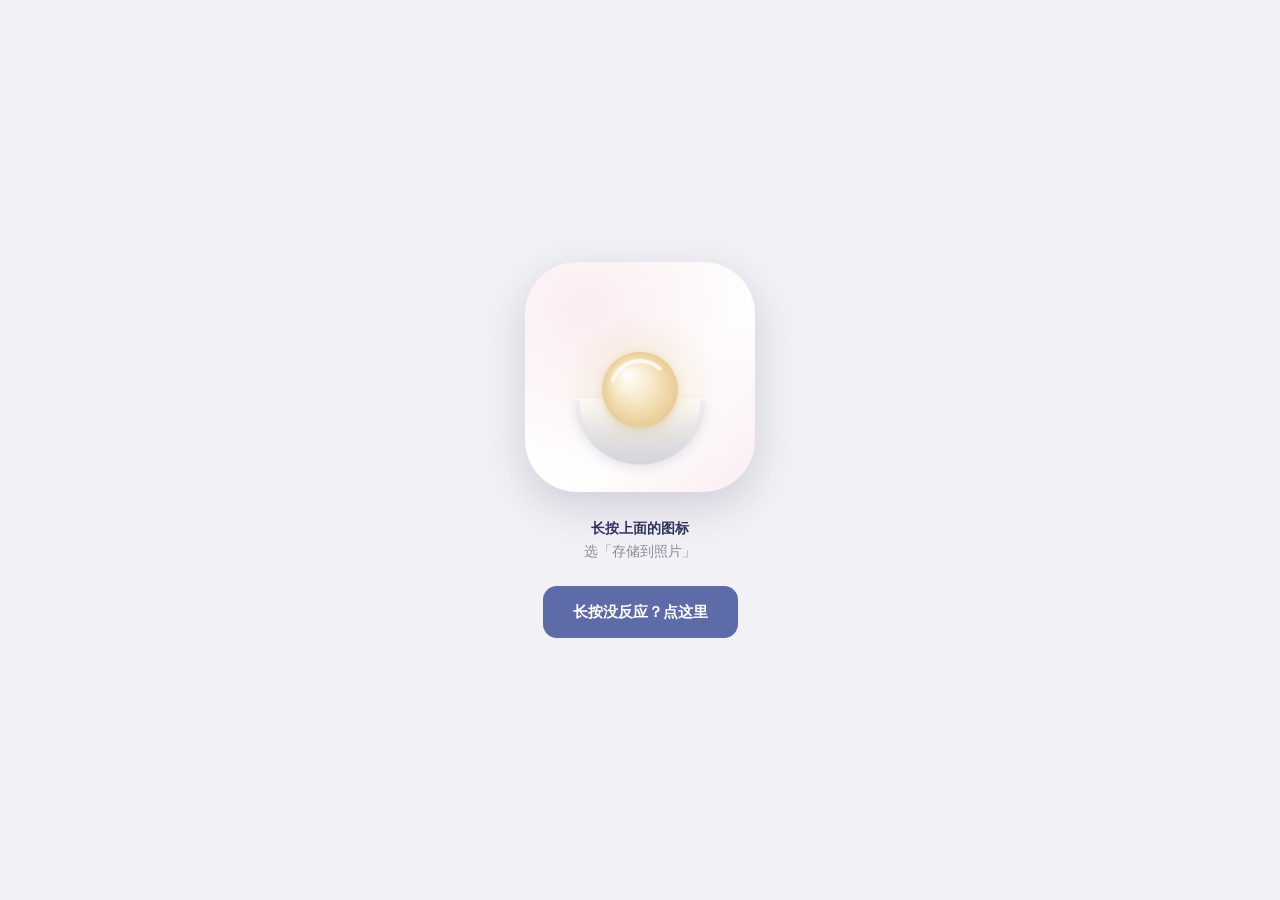
==== icon.html @ 253c5826 "Create icon.html" ====
<!DOCTYPE html>
<html lang="zh-CN">
<head>
<meta charset="UTF-8">
<meta name="viewport" content="width=device-width,initial-scale=1,viewport-fit=cover">
<title>图标</title>
<style>
body{margin:0;min-height:100vh;display:flex;flex-direction:column;align-items:center;justify-content:center;background:#F2F1F5;font:15px/1.7 -apple-system,"PingFang SC",sans-serif;color:#30325E;padding:24px;box-sizing:border-box;text-align:center}
#pic{width:230px;height:230px;border-radius:52px;display:block;box-shadow:0 14px 44px rgba(48,50,94,.18);background:#fff}
.tip{color:#8A8A99;font-size:13.5px;margin-top:26px;max-width:280px}
.tip b{color:#30325E}
a{display:inline-block;margin-top:22px;padding:13px 30px;background:#5D6BA8;color:#fff;border-radius:14px;text-decoration:none;font-weight:600;font-size:15px}
</style>
</head>
<body>
<img id="pic" alt="icon">
<div class="tip"><b>长按上面的图标</b><br>选「存储到照片」</div>
<a id="dl">长按没反应？点这里</a>
<script>
var S=1024,c=S/2,cv=document.createElement('canvas'),g;
cv.width=cv.height=S;g=cv.getContext('2d');
var bg=g.createLinearGradient(0,0,S,S);
bg.addColorStop(0,'#FFFFFF');bg.addColorStop(.58,'#FFFFFF');bg.addColorStop(1,'#FBEDF2');
g.fillStyle=bg;g.fillRect(0,0,S,S);
var h1=g.createRadialGradient(S*.26,S*.20,0,S*.26,S*.20,S*.74);
h1.addColorStop(0,'rgba(245,205,214,.36)');h1.addColorStop(1,'rgba(245,205,214,0)');
g.fillStyle=h1;g.fillRect(0,0,S,S);
var RIM=612,RW=290;
g.save();
g.beginPath();g.moveTo(c-RW,RIM);g.arc(c,RIM,RW,0,Math.PI,false);g.closePath();
var bw=g.createLinearGradient(0,RIM,0,RIM+RW);
bw.addColorStop(0,'#F0F0F3');bw.addColorStop(.45,'#E5E5EA');bw.addColorStop(1,'#D5D5DC');
g.fillStyle=bw;g.shadowColor='rgba(48,50,94,.10)';g.shadowBlur=46;g.shadowOffsetY=18;g.fill();
g.restore();
g.beginPath();g.moveTo(c-RW+20,RIM+3);g.arc(c,RIM,RW-20,0,Math.PI,false);g.lineTo(c+RW-20,RIM+3);g.closePath();
var inn=g.createLinearGradient(0,RIM,0,RIM+RW*.55);
inn.addColorStop(0,'rgba(255,255,255,.92)');inn.addColorStop(.6,'rgba(255,255,255,.30)');inn.addColorStop(1,'rgba(255,255,255,0)');
g.fillStyle=inn;g.fill();
g.beginPath();g.moveTo(c-RW,RIM);g.lineTo(c+RW,RIM);
g.strokeStyle='rgba(255,255,255,.94)';g.lineWidth=7;g.lineCap='round';g.stroke();
var DY=RIM-44,DR=168;
var h2=g.createRadialGradient(c,DY,DR*.5,c,DY,DR*2);
h2.addColorStop(0,'rgba(238,214,164,.60)');h2.addColorStop(.42,'rgba(238,214,164,.20)');h2.addColorStop(1,'rgba(238,214,164,0)');
g.fillStyle=h2;g.beginPath();g.arc(c,DY,DR*2,0,Math.PI*2);g.fill();
var dt=g.createRadialGradient(c-DR*.34,DY-DR*.40,DR*.05,c,DY,DR*1.02);
dt.addColorStop(0,'#FFFEFB');dt.addColorStop(.30,'#FBF2DC');dt.addColorStop(.68,'#F3DEB2');dt.addColorStop(1,'#E7CC94');
g.save();g.shadowColor='rgba(196,166,112,.28)';g.shadowBlur=40;g.shadowOffsetY=14;
g.fillStyle=dt;g.beginPath();g.arc(c,DY,DR,0,Math.PI*2);g.fill();g.restore();
g.beginPath();g.arc(c,DY,DR-1,0,Math.PI*2);
g.strokeStyle='rgba(231,204,148,.55)';g.lineWidth=2.5;g.stroke();
g.beginPath();g.arc(c,DY,DR*.76,Math.PI*1.10,Math.PI*1.74);
g.strokeStyle='rgba(255,255,255,.82)';g.lineWidth=DR*.10;g.lineCap='round';g.stroke();
document.getElementById('pic').src=cv.toDataURL('image/png');
cv.toBlob(function(b){document.getElementById('dl').href=URL.createObjectURL(b)});
</script>
</body>
</html>
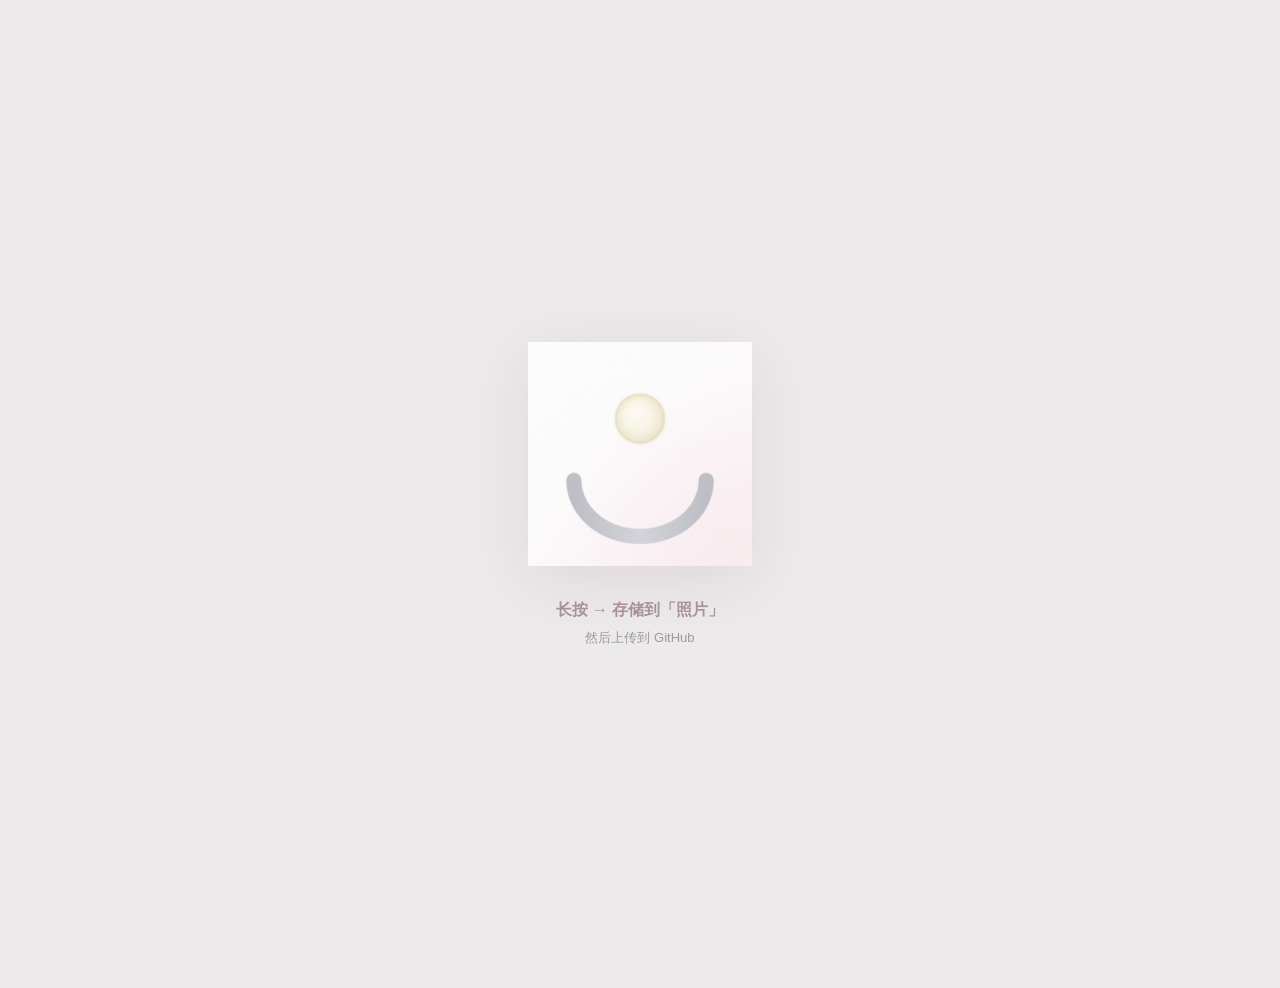
==== commit 47053823: "Update icon.html" ====
--- a/icon.html
+++ b/icon.html
@@ -1,57 +1,102 @@
 <!DOCTYPE html>
-<html lang="zh-CN">
+<html>
 <head>
-<meta charset="UTF-8">
-<meta name="viewport" content="width=device-width,initial-scale=1,viewport-fit=cover">
-<title>图标</title>
+<meta charset="utf-8">
+<meta name="viewport" content="width=device-width,initial-scale=1">
 <style>
-body{margin:0;min-height:100vh;display:flex;flex-direction:column;align-items:center;justify-content:center;background:#F2F1F5;font:15px/1.7 -apple-system,"PingFang SC",sans-serif;color:#30325E;padding:24px;box-sizing:border-box;text-align:center}
-#pic{width:230px;height:230px;border-radius:52px;display:block;box-shadow:0 14px 44px rgba(48,50,94,.18);background:#fff}
-.tip{color:#8A8A99;font-size:13.5px;margin-top:26px;max-width:280px}
-.tip b{color:#30325E}
-a{display:inline-block;margin-top:22px;padding:13px 30px;background:#5D6BA8;color:#fff;border-radius:14px;text-decoration:none;font-weight:600;font-size:15px}
+body{margin:0;padding:44px 20px;background:#EDEAEB;
+font-family:-apple-system,BlinkMacSystemFont,"PingFang SC",sans-serif;
+display:flex;flex-direction:column;align-items:center;justify-content:center;min-height:100vh}
+img{width:224px;height:224px;display:block;filter:drop-shadow(0 14px 30px rgba(150,120,130,.16))}
+h2{color:#A8929C;font-size:16px;font-weight:600;margin:34px 0 8px}
+p{color:#9A9A9F;font-size:13px;margin:0}
 </style>
 </head>
 <body>
-<img id="pic" alt="icon">
-<div class="tip"><b>长按上面的图标</b><br>选「存储到照片」</div>
-<a id="dl">长按没反应？点这里</a>
+<img id="ico">
+<h2>长按 → 存储到「照片」</h2>
+<p>然后上传到 GitHub</p>
+<canvas id="cv" style="display:none"></canvas>
 <script>
-var S=1024,c=S/2,cv=document.createElement('canvas'),g;
-cv.width=cv.height=S;g=cv.getContext('2d');
-var bg=g.createLinearGradient(0,0,S,S);
-bg.addColorStop(0,'#FFFFFF');bg.addColorStop(.58,'#FFFFFF');bg.addColorStop(1,'#FBEDF2');
-g.fillStyle=bg;g.fillRect(0,0,S,S);
-var h1=g.createRadialGradient(S*.26,S*.20,0,S*.26,S*.20,S*.74);
-h1.addColorStop(0,'rgba(245,205,214,.36)');h1.addColorStop(1,'rgba(245,205,214,0)');
-g.fillStyle=h1;g.fillRect(0,0,S,S);
-var RIM=612,RW=290;
+(function(){
+var S=1024,cv=document.getElementById('cv');cv.width=cv.height=S;
+var g=cv.getContext('2d');
+
+function shape(){
+  var r=S*0.2237,k=0.5523;
+  g.beginPath();g.moveTo(r,0);g.lineTo(S-r,0);
+  g.bezierCurveTo(S-r+r*k,0,S,r-r*k,S,r);
+  g.lineTo(S,S-r);
+  g.bezierCurveTo(S,S-r+r*k,S-r+r*k,S,S-r,S);
+  g.lineTo(r,S);
+  g.bezierCurveTo(r-r*k,S,0,S-r+r*k,0,S-r);
+  g.lineTo(0,r);
+  g.bezierCurveTo(0,r-r*k,r-r*k,0,r,0);
+  g.closePath();
+}
+
 g.save();
-g.beginPath();g.moveTo(c-RW,RIM);g.arc(c,RIM,RW,0,Math.PI,false);g.closePath();
-var bw=g.createLinearGradient(0,RIM,0,RIM+RW);
-bw.addColorStop(0,'#F0F0F3');bw.addColorStop(.45,'#E5E5EA');bw.addColorStop(1,'#D5D5DC');
-g.fillStyle=bw;g.shadowColor='rgba(48,50,94,.10)';g.shadowBlur=46;g.shadowOffsetY=18;g.fill();
+
+/* ===== 背景：白 → 淡粉 ===== */
+var bg=g.createLinearGradient(S*.1,0,S*.9,S);
+bg.addColorStop(0,'#FFFFFF');
+bg.addColorStop(.5,'#FEFBFC');
+bg.addColorStop(1,'#FAF2F4');
+g.fillStyle=bg;
+g.fillRect(0,0,S,S);
+
+var gl=g.createRadialGradient(S*.85,S*.88,0,S*.85,S*.88,S*.75);
+gl.addColorStop(0,'rgba(248,228,233,.42)');
+gl.addColorStop(1,'rgba(248,228,233,0)');
+g.fillStyle=gl;
+g.fillRect(0,0,S,S);
+
+/* ===== 碗：浅灰 ===== */
+var bcx=S*.5,bcy=S*.618,brx=S*.295,bry=S*.250,bw=S*.068;
+
+var wg=g.createLinearGradient(bcx-brx,0,bcx+brx,0);
+wg.addColorStop(0,'#BFBFC7');
+wg.addColorStop(.5,'#D4D4DA');
+wg.addColorStop(1,'#BFBFC7');
+g.strokeStyle=wg;
+g.lineWidth=bw;
+g.lineCap='round';
+g.beginPath();g.ellipse(bcx,bcy,brx,bry,0,0,Math.PI);g.stroke();
+
+/* ===== 圆点：米黄渐变 ===== */
+var dcx=S*.5,dcy=S*.342,dr=S*.112;
+
+var halo=g.createRadialGradient(dcx,dcy,dr*.86,dcx,dcy,dr*1.14);
+halo.addColorStop(0,'rgba(214,208,190,.28)');
+halo.addColorStop(.6,'rgba(214,208,190,.1)');
+halo.addColorStop(1,'rgba(214,208,190,0)');
+g.fillStyle=halo;
+g.beginPath();g.arc(dcx,dcy,dr*1.14,0,Math.PI*2);g.fill();
+
+var dg=g.createRadialGradient(
+  dcx-dr*.2, dcy-dr*.22, dr*.1,
+  dcx, dcy, dr
+);
+dg.addColorStop(0,'#FDFBF4');
+dg.addColorStop(.5,'#F9F5E8');
+dg.addColorStop(.82,'#F2EBD6');
+dg.addColorStop(1,'#E5DDC2');
+g.fillStyle=dg;
+g.beginPath();g.arc(dcx,dcy,dr,0,Math.PI*2);g.fill();
+
+/* 磨砂颗粒 */
+try{
+  var id=g.getImageData(0,0,S,S),d=id.data;
+  for(var i=0;i<d.length;i+=4){
+    var n=(Math.random()-.5)*13;
+    d[i]+=n;d[i+1]+=n;d[i+2]+=n;
+  }
+  g.putImageData(id,0,0);
+}catch(e){}
+
 g.restore();
-g.beginPath();g.moveTo(c-RW+20,RIM+3);g.arc(c,RIM,RW-20,0,Math.PI,false);g.lineTo(c+RW-20,RIM+3);g.closePath();
-var inn=g.createLinearGradient(0,RIM,0,RIM+RW*.55);
-inn.addColorStop(0,'rgba(255,255,255,.92)');inn.addColorStop(.6,'rgba(255,255,255,.30)');inn.addColorStop(1,'rgba(255,255,255,0)');
-g.fillStyle=inn;g.fill();
-g.beginPath();g.moveTo(c-RW,RIM);g.lineTo(c+RW,RIM);
-g.strokeStyle='rgba(255,255,255,.94)';g.lineWidth=7;g.lineCap='round';g.stroke();
-var DY=RIM-44,DR=168;
-var h2=g.createRadialGradient(c,DY,DR*.5,c,DY,DR*2);
-h2.addColorStop(0,'rgba(238,214,164,.60)');h2.addColorStop(.42,'rgba(238,214,164,.20)');h2.addColorStop(1,'rgba(238,214,164,0)');
-g.fillStyle=h2;g.beginPath();g.arc(c,DY,DR*2,0,Math.PI*2);g.fill();
-var dt=g.createRadialGradient(c-DR*.34,DY-DR*.40,DR*.05,c,DY,DR*1.02);
-dt.addColorStop(0,'#FFFEFB');dt.addColorStop(.30,'#FBF2DC');dt.addColorStop(.68,'#F3DEB2');dt.addColorStop(1,'#E7CC94');
-g.save();g.shadowColor='rgba(196,166,112,.28)';g.shadowBlur=40;g.shadowOffsetY=14;
-g.fillStyle=dt;g.beginPath();g.arc(c,DY,DR,0,Math.PI*2);g.fill();g.restore();
-g.beginPath();g.arc(c,DY,DR-1,0,Math.PI*2);
-g.strokeStyle='rgba(231,204,148,.55)';g.lineWidth=2.5;g.stroke();
-g.beginPath();g.arc(c,DY,DR*.76,Math.PI*1.10,Math.PI*1.74);
-g.strokeStyle='rgba(255,255,255,.82)';g.lineWidth=DR*.10;g.lineCap='round';g.stroke();
-document.getElementById('pic').src=cv.toDataURL('image/png');
-cv.toBlob(function(b){document.getElementById('dl').href=URL.createObjectURL(b)});
+document.getElementById('ico').src=cv.toDataURL('image/png');
+})();
 </script>
 </body>
 </html>
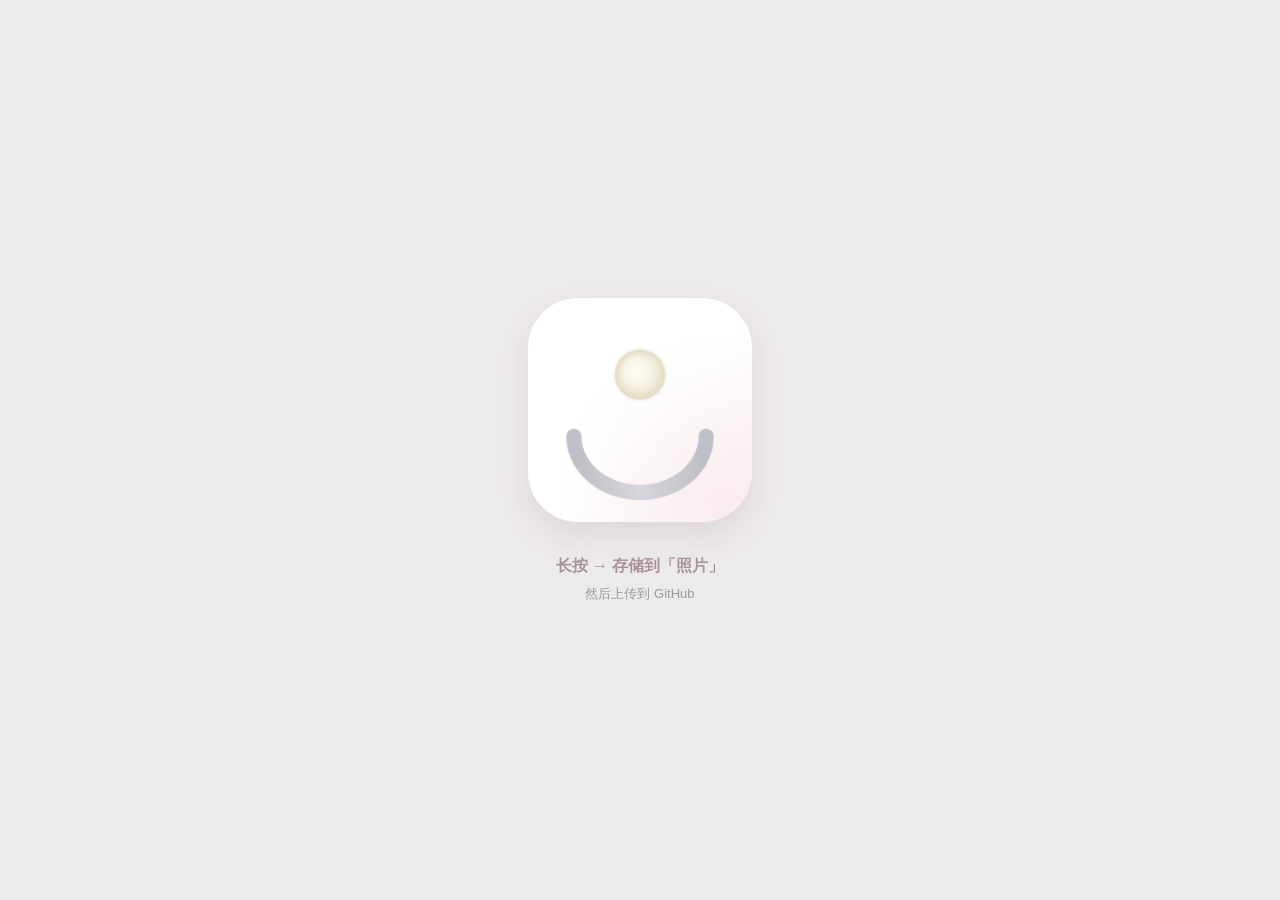
==== commit 6185e614: "Update icon.html" ====
--- a/icon.html
+++ b/icon.html
@@ -3,12 +3,11 @@
 <head>
 <meta charset="utf-8">
 <meta name="viewport" content="width=device-width,initial-scale=1">
+<title>图标</title>
 <style>
-body{margin:0;padding:44px 20px;background:#EDEAEB;
-font-family:-apple-system,BlinkMacSystemFont,"PingFang SC",sans-serif;
-display:flex;flex-direction:column;align-items:center;justify-content:center;min-height:100vh}
-img{width:224px;height:224px;display:block;filter:drop-shadow(0 14px 30px rgba(150,120,130,.16))}
-h2{color:#A8929C;font-size:16px;font-weight:600;margin:34px 0 8px}
+body{margin:0;min-height:100vh;display:flex;flex-direction:column;align-items:center;justify-content:center;background:#EDEAEB;font-family:-apple-system,"PingFang SC",sans-serif;text-align:center;padding:30px;box-sizing:border-box}
+img{width:224px;height:224px;display:block;border-radius:50px;box-shadow:0 14px 30px rgba(150,120,130,.16)}
+h2{color:#A8929C;font-size:16px;margin:34px 0 8px}
 p{color:#9A9A9F;font-size:13px;margin:0}
 </style>
 </head>
@@ -16,87 +15,29 @@
 <img id="ico">
 <h2>长按 → 存储到「照片」</h2>
 <p>然后上传到 GitHub</p>
-<canvas id="cv" style="display:none"></canvas>
 <script>
-(function(){
-var S=1024,cv=document.getElementById('cv');cv.width=cv.height=S;
+var S=1024,c=S/2,cv=document.createElement('canvas');
+cv.width=cv.height=S;
 var g=cv.getContext('2d');
-
-function shape(){
-  var r=S*0.2237,k=0.5523;
-  g.beginPath();g.moveTo(r,0);g.lineTo(S-r,0);
-  g.bezierCurveTo(S-r+r*k,0,S,r-r*k,S,r);
-  g.lineTo(S,S-r);
-  g.bezierCurveTo(S,S-r+r*k,S-r+r*k,S,S-r,S);
-  g.lineTo(r,S);
-  g.bezierCurveTo(r-r*k,S,0,S-r+r*k,0,S-r);
-  g.lineTo(0,r);
-  g.bezierCurveTo(0,r-r*k,r-r*k,0,r,0);
-  g.closePath();
-}
-
-g.save();
-
-/* ===== 背景：白 → 淡粉 ===== */
-var bg=g.createLinearGradient(S*.1,0,S*.9,S);
-bg.addColorStop(0,'#FFFFFF');
-bg.addColorStop(.5,'#FEFBFC');
-bg.addColorStop(1,'#FAF2F4');
-g.fillStyle=bg;
-g.fillRect(0,0,S,S);
-
-var gl=g.createRadialGradient(S*.85,S*.88,0,S*.85,S*.88,S*.75);
-gl.addColorStop(0,'rgba(248,228,233,.42)');
-gl.addColorStop(1,'rgba(248,228,233,0)');
-g.fillStyle=gl;
-g.fillRect(0,0,S,S);
-
-/* ===== 碗：浅灰 ===== */
-var bcx=S*.5,bcy=S*.618,brx=S*.295,bry=S*.250,bw=S*.068;
-
-var wg=g.createLinearGradient(bcx-brx,0,bcx+brx,0);
-wg.addColorStop(0,'#BFBFC7');
-wg.addColorStop(.5,'#D4D4DA');
-wg.addColorStop(1,'#BFBFC7');
+var bg=g.createLinearGradient(0,0,S,S);
+bg.addColorStop(0,'#FFFFFF');bg.addColorStop(.55,'#FFFFFF');bg.addColorStop(1,'#FBF3F5');
+g.fillStyle=bg;g.fillRect(0,0,S,S);
+var hl=g.createRadialGradient(S*.84,S*.88,0,S*.84,S*.88,S*.7);
+hl.addColorStop(0,'rgba(248,228,233,.5)');hl.addColorStop(1,'rgba(248,228,233,0)');
+g.fillStyle=hl;g.fillRect(0,0,S,S);
+g.lineWidth=S*.068;g.lineCap='round';
+var wg=g.createLinearGradient(c-S*.295,0,c+S*.295,0);
+wg.addColorStop(0,'#BFBFC7');wg.addColorStop(.5,'#D6D6DC');wg.addColorStop(1,'#BFBFC7');
 g.strokeStyle=wg;
-g.lineWidth=bw;
-g.lineCap='round';
-g.beginPath();g.ellipse(bcx,bcy,brx,bry,0,0,Math.PI);g.stroke();
-
-/* ===== 圆点：米黄渐变 ===== */
-var dcx=S*.5,dcy=S*.342,dr=S*.112;
-
-var halo=g.createRadialGradient(dcx,dcy,dr*.86,dcx,dcy,dr*1.14);
-halo.addColorStop(0,'rgba(214,208,190,.28)');
-halo.addColorStop(.6,'rgba(214,208,190,.1)');
-halo.addColorStop(1,'rgba(214,208,190,0)');
-g.fillStyle=halo;
-g.beginPath();g.arc(dcx,dcy,dr*1.14,0,Math.PI*2);g.fill();
-
-var dg=g.createRadialGradient(
-  dcx-dr*.2, dcy-dr*.22, dr*.1,
-  dcx, dcy, dr
-);
-dg.addColorStop(0,'#FDFBF4');
-dg.addColorStop(.5,'#F9F5E8');
-dg.addColorStop(.82,'#F2EBD6');
-dg.addColorStop(1,'#E5DDC2');
-g.fillStyle=dg;
-g.beginPath();g.arc(dcx,dcy,dr,0,Math.PI*2);g.fill();
-
-/* 磨砂颗粒 */
-try{
-  var id=g.getImageData(0,0,S,S),d=id.data;
-  for(var i=0;i<d.length;i+=4){
-    var n=(Math.random()-.5)*13;
-    d[i]+=n;d[i+1]+=n;d[i+2]+=n;
-  }
-  g.putImageData(id,0,0);
-}catch(e){}
-
-g.restore();
+g.beginPath();g.ellipse(c,S*.618,S*.295,S*.25,0,0,Math.PI);g.stroke();
+var hc=S/2,hy=S*.342,hr=S*.112;
+var halo=g.createRadialGradient(hc,hy,hr*.85,hc,hy,hr*1.15);
+halo.addColorStop(0,'rgba(214,208,190,.3)');halo.addColorStop(1,'rgba(214,208,190,0)');
+g.fillStyle=halo;g.beginPath();g.arc(hc,hy,hr*1.15,0,Math.PI*2);g.fill();
+var dg=g.createRadialGradient(hc-hr*.2,hy-hr*.22,hr*.08,hc,hy,hr);
+dg.addColorStop(0,'#FDFBF4');dg.addColorStop(.5,'#F9F5E8');dg.addColorStop(1,'#E5DDC2');
+g.fillStyle=dg;g.beginPath();g.arc(hc,hy,hr,0,Math.PI*2);g.fill();
 document.getElementById('ico').src=cv.toDataURL('image/png');
-})();
 </script>
 </body>
 </html>
